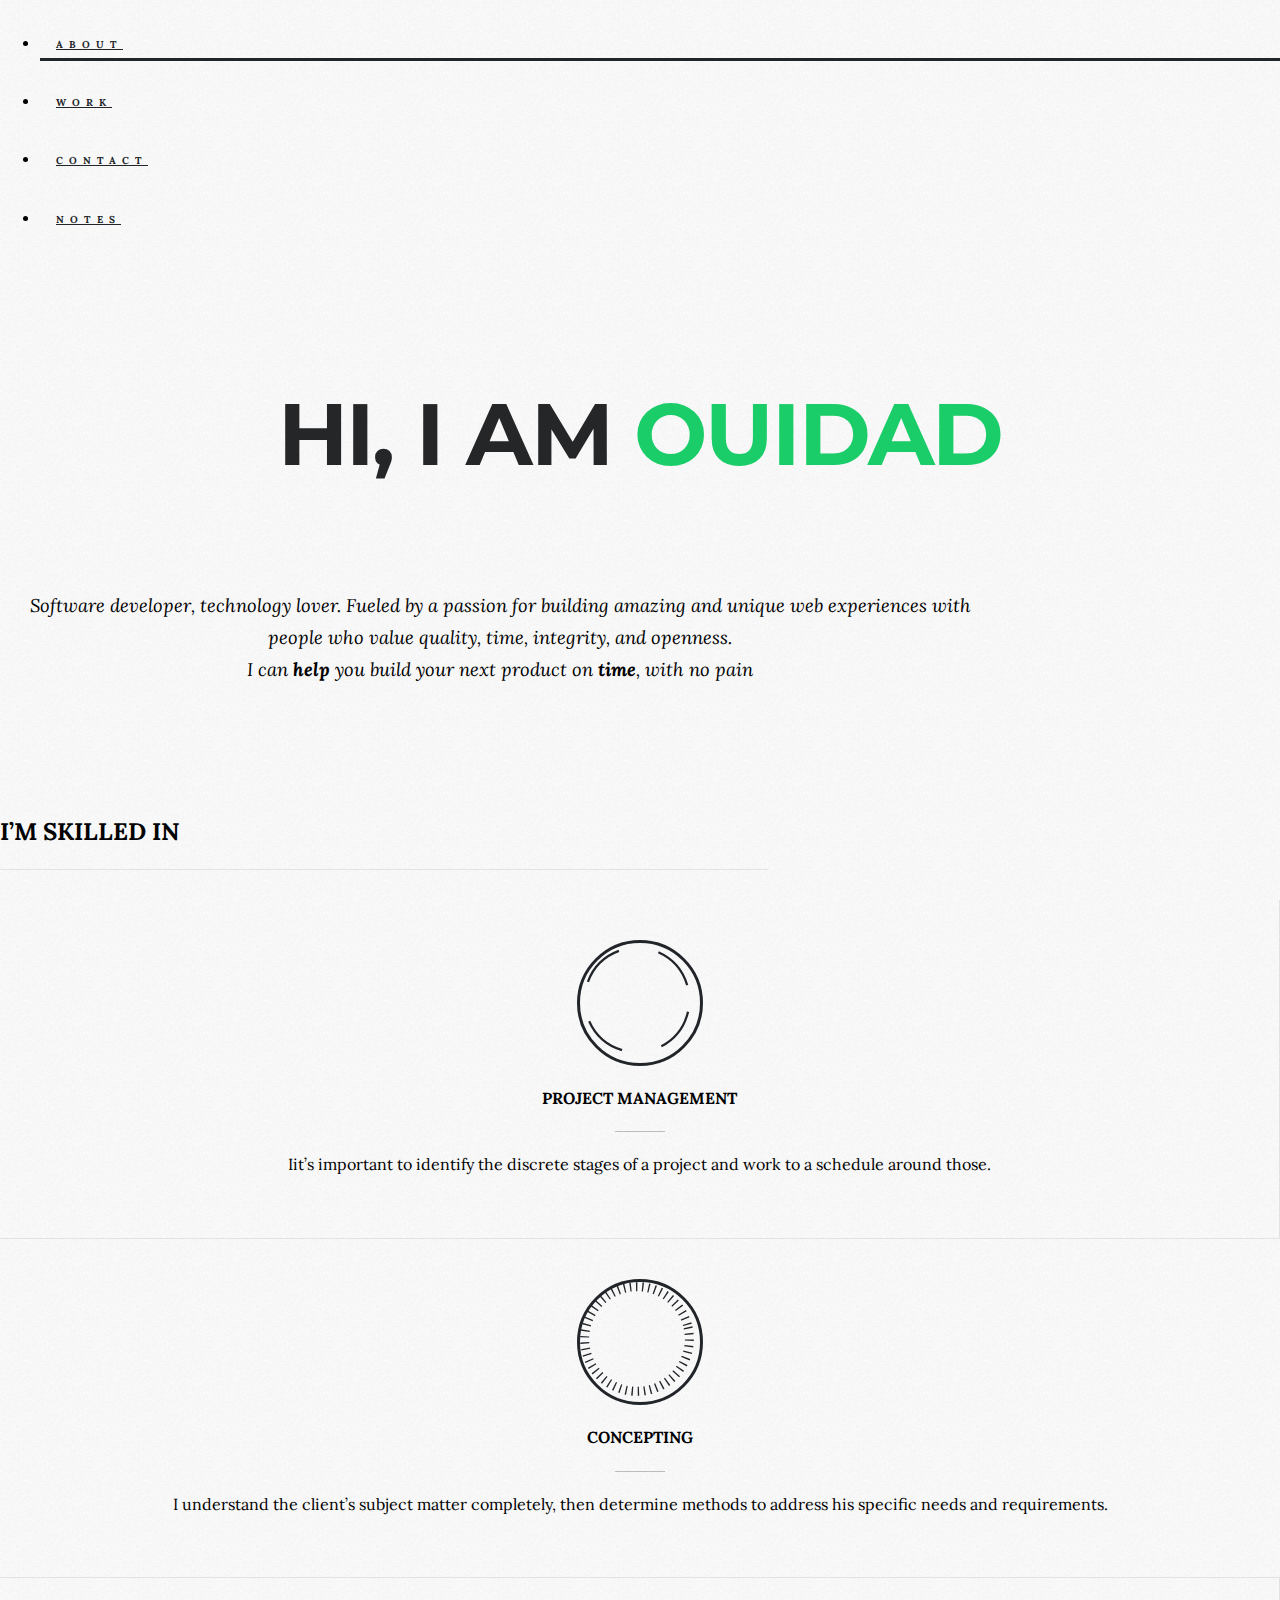
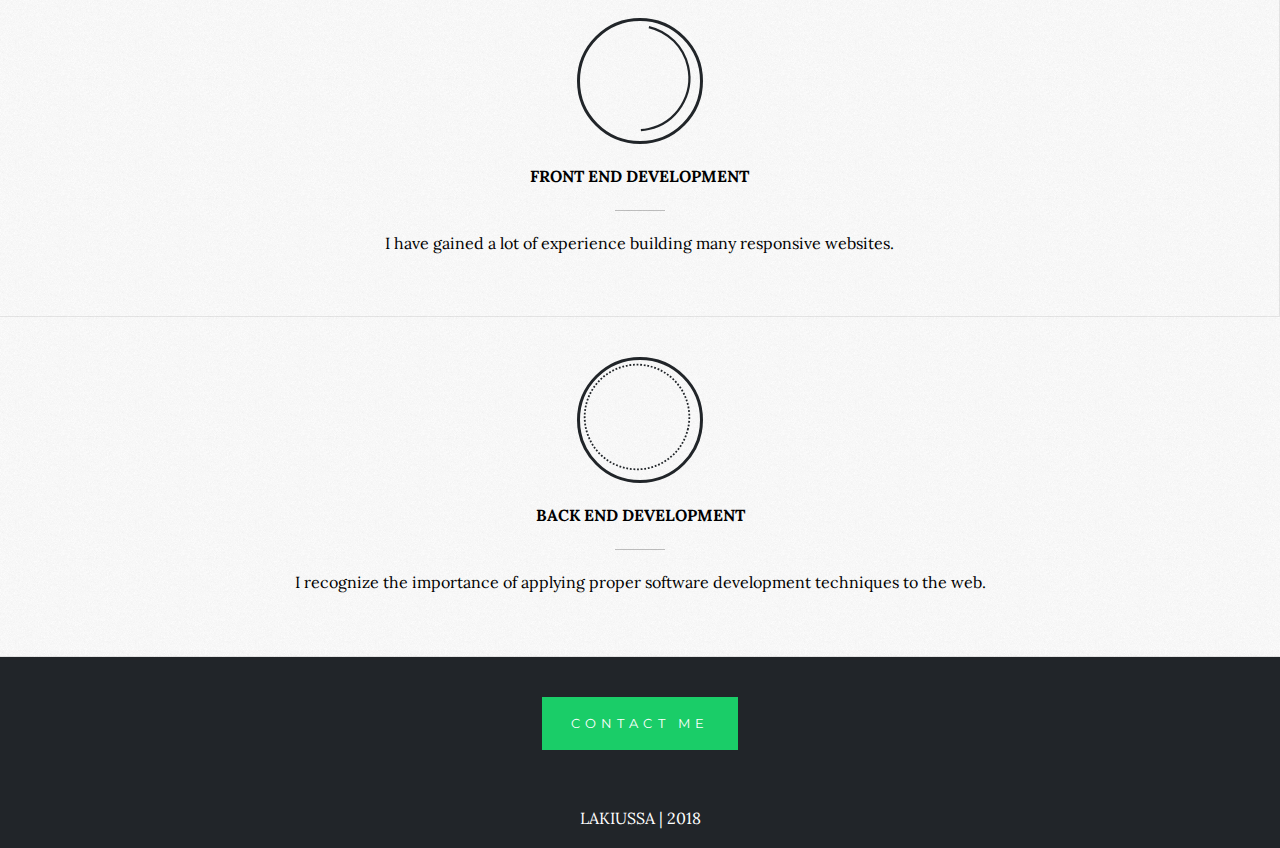
==== index.html @ ddf98ba9 "Initial commit" ====
<!DOCTYPE html>
<html lang="en">
<head>
    <meta charset="UTF-8">
    <title>Lakiussa</title>
    <link rel="stylesheet" href="https://stackpath.bootstrapcdn.com/bootstrap/4.1.0/css/bootstrap.min.css"
          integrity="sha384-9gVQ4dYFwwWSjIDZnLEWnxCjeSWFphJiwGPXr1jddIhOegiu1FwO5qRGvFXOdJZ4" crossorigin="anonymous">
    <link rel="stylesheet" href="Assets/css/styles.css">
    <link rel="stylesheet" href="Assets/css/main.css">
    <link rel="stylesheet" href="https://use.fontawesome.com/releases/v5.0.13/css/all.css"
          integrity="sha384-DNOHZ68U8hZfKXOrtjWvjxusGo9WQnrNx2sqG0tfsghAvtVlRW3tvkXWZh58N9jp" crossorigin="anonymous">

    <script src="//ajax.googleapis.com/ajax/libs/jquery/1.9.1/jquery.min.js"></script>
    <script>window.jQuery || document.write('<script src="Assets/js/vendor/jquery-1.9.1.min.js"><\/script>')</script>
    <script src="Assets/js/main.js"></script>


</head>
<body>


<div id="loader-wrapper">
    <div id="loader"></div>
</div>
<main class="wrapper">

    <div id="content">

        <ul class="nav justify-content-center" style="align-items: center ">
            <li class="nav-item active">
                <a class="nav-link " href="index.html">about</a>

                <!--<span>A</span><span>b</span><span>o</span><span>u</span><span>t</span>-->


                </a>
            </li>


            <li class="nav-item" >
                <a class="nav-link" href="work.html">work</a>
                <!-- <span>W</span><span>o</span><span>r</span><span>k</span></a>-->
            </li>


            <li class="nav-item">
                <a class="nav-link" href="contact.html">contact</a>
                <!--<span>c</span><span>o</span><span>n</span><span>t</span><span>a</span><span>c</span><span>t</span></a>-->
            </li>
            <li class="nav-item">
                <a class="nav-link " href="#"> Notes</a>
                <!--<span>b</span><span>l</span><span>o</span><span>g</span></a>-->
            </li>
        </ul>

        <div class="container-fluid " style=" flex-grow: 1;">
            <div class="row">
                <div class="col">
                    <div class="headerAnimation ">
                        <div class="row panel justify-content-center">
                            <h1 class="">Hi, I am <span class="name">ouidad</span></h1>
                        </div>

                        <div class="row justify-content-center " style=" flex-grow: 1;">
                            <p class="desc">
                               Software developer, technology lover.
                                Fueled by a passion for building amazing and unique web experiences with people
                                who value quality, time, integrity, and openness.
                               <br/> I can <strong> help </strong> you build your next product on
                                <strong>time</strong>, with no pain


                            </p>
                        </div>


                        <div class="row justify-content-center">
                            <div class="d-flex justify-content-center skilled">
                                <h2>I’m skilled in</h2>
                            </div>


                        </div>

                        <div class="row ">
                            <div class="col-md-4  offset-md-2 celulle ">

                                    <!--<img src="Assets/images/responsive@2x.png" style="width: 280px"
                                         alt="responsive design">-->
                                <div class="circle-icon">
                                    <svg version="1.1" xmlns="http://www.w3.org/2000/svg" width="100%" height="100%" viewBox="0 0 16 16" preserveAspectRatio="none">
                                        <style type="text/css">

                                            circle {
                                                stroke:  rgb(33, 37, 41);
                                                fill: transparent;
                                            }
                                            circle.c1 {
                                                stroke-dasharray: 5, 4.5;
                                                stroke-width: 0.25;
                                            }
                                            circle.c2 {
                                                stroke-dasharray: 0.15, 0.53;
                                                stroke-width: 1;
                                            }
                                            circle.c3 {
                                                stroke-dasharray: 10, 20;
                                                stroke-width: 0.25;
                                            }
                                            circle.c4 {
                                                stroke-dasharray: 0.2, 0.2;
                                                stroke-width: 0.2;
                                            }

                                        </style>
                                        <circle class="c1" cx="8" cy="8" r="5.815">
                                            <animateTransform attributeName="transform" attributeType="XML" type="rotate" from="0 8 8 " to="360 8 8"
                                                              dur="20s" repeatCount="indefinite"></animateTransform>

                                        </circle>
                                    </svg>
                                    <span class="fas fa-tasks"></span>
                                </div>
                                    <h3 class="service">Project Management</h3>
                                    <span class="horizontal-line"></span>
                                    <p class="letterSpacingSMALL">Iit’s important to identify the discrete stages of a project and work to a schedule around those.</p>

                            </div>
                            <div class=" col-md-4 celulle justify-content-center">

                                <div class="circle-icon">
                                    <svg version="1.1" xmlns="http://www.w3.org/2000/svg" width="100%" height="100%" viewBox="0 0 16 16"
                                         preserveAspectRatio="none">
                                        <circle class="c2" cx="8" cy="8" r="5.815">
                                            <animateTransform attributeName="transform" attributeType="XML" type="rotate"
                                                              from="0 8 8 " to="-360 8 8" dur="20s" repeatCount="indefinite"></animateTransform>

                                        </circle>
                                    </svg>
                                    <span class="fas  fa-project-diagram"></span>
                                </div>
                                <h3 class="service">Concepting</h3>
                                <span class="horizontal-line"></span>
                                <p >I understand the client’s subject matter completely, then determine methods to address his specific needs and requirements.</p>
                            </div>
                        </div>
                        <div class="row ">
                            <div class="col-md-4  offset-md-2 celulle justify-content-center">

                                <div class="circle-icon">
                                    <svg version="1.1" xmlns="http://www.w3.org/2000/svg" width="100%" height="100%" viewBox="0 0 16 16" preserveAspectRatio="none">
                                        <circle class="c3" cx="8" cy="8" r="5.815">
                                            <animateTransform attributeName="transform" attributeType="XML" type="rotate" from="0 8 8 " to="-360 8 8" dur="20s" repeatCount="indefinite"></animateTransform>

                                        </circle>
                                    </svg>
                                    <span class="fas fa-desktop"></span>
                                </div>
                                <h3 class="service">Front end development</h3>
                                <span class="horizontal-line"></span>
                                <p >I have gained a lot of experience  building many responsive websites. </p>

                            </div>

                            <div class="col-md-4  celulle justify-content-center">

                                <div class="circle-icon">
                                    <svg version="1.1" xmlns="http://www.w3.org/2000/svg" width="100%" height="100%" viewBox="0 0 16 16" preserveAspectRatio="none">
                                        <circle class="c4" cx="8" cy="8" r="5.815">
                                            <animateTransform attributeName="transform" attributeType="XML" type="rotate" from="0 8 8 " to="360 8 8" dur="20s" repeatCount="indefinite"></animateTransform>

                                        </circle>
                                    </svg>
                                    <span class="fas fa-code"></span>
                                </div>
                                <h3 class="service">Back end development</h3>
                                <span class="horizontal-line"></span>
                                <p >I  recognize the importance of applying proper software development techniques to the web.</p>

                            </div>
                        </div>

                    </div>
                </div>
            </div>
        </div>

        <div class="footer">

            <a href="contact.html" class="ctaButton ">Contact me</a>


            <p>Lakiussa | 2018</p>

        </div>
    </div>

</main>
</body>
</html>
---- Assets/css/styles.css ----
@charset "UTF-8";
@import url(http://fonts.googleapis.com/css?family=Montserrat:400,700);
@import url(http://fonts.googleapis.com/css?family=Lora:,400italic,700italic);

html {

    font-family: sans-serif;
   height: 100%;



}
body {
   background: url("../images/back-texture.png") #ffffff;

    height: 100%;
    font-size: 100%;
    padding: 0;
    margin: 0;
    font-family:lora, Montserrat, sans-serif;;
    line-height: 1.6em;
    overflow-x: hidden
    color:  rgb(33, 37, 41);
}


main {
    display: flex;
    flex-direction: column;

    flex-wrap: nowrap;
    justify-content: flex-start;
    align-items: stretch;
    align-content: stretch;

    height: 100%;

    /*background-color:#f5f5f5 ;*/
}
#content{
    display: flex;
    flex-direction: column;

    flex-wrap: nowrap;
    justify-content: flex-start;
    align-items: stretch;
    align-content: stretch;

    height: 100%;

}

#content ul{
    margin-top: 30px;
    margin-bottom: 28px;

}
.nav-link {

    color:  rgb(33, 37, 41);
    text-transform: uppercase;
    font-family: lora;
    font-weight:700;
    letter-spacing: 6px;
    font-size: 10px;
    margin: 0rem 1rem;
    padding: 0rem;

}
.nav-link:hover{
    color: rgb(33, 37, 41);
}

.nav-link:after {
    content: '';
    display: block;
    margin:auto;

    height: 3px;
    width: 0px;
    background: transparent;
    transition: width .5s ease, background-color .5s ease;
}
.nav-link:hover:after {
    width: 100%;
    background: rgb(33, 37, 41);
}

.nav-link:hover span {
    white-space: nowrap;
    display: inline-block;
  /*  animation: jumb .5s;
    animation-fill-modec: backwards;
    animation-delay: 0s;*/
    letter-spacing: 6px;

}
.active a:after {
    content: '';
    display: block;


    height: 3px;
    width: 100%;
    background: rgb(33, 37, 41);
    transition: width .5s ease, background-color .5s ease;

}

.nav-link:hover span:nth-child(1) {
    animation-delay: 0s;

}

.nav-link:hover span:nth-child(2) {
    animation-delay: .1s;

}

.nav-link:hover span:nth-child(3) {
    animation-delay: .2s;

}

.nav-link:hover span:nth-child(4) {
    animation-delay: .3s;

}

.nav-link:hover span:nth-child(5) {
    animation-delay: .4s;

}



.panel {
    margin-top: 60px;
    margin-bottom: 30px;
    text-transform: uppercase;

}

.panel h1 {

    font-family:Montserrat, sans-serif;
    display: block;
    color:rgb(37, 38, 39);
    font-size: 87px;
    letter-spacing: -.025em;
    margin-top: .4em;
    font-style: normal;
    font-weight: 700;
    line-height: 96.6px;
    text-transform: uppercase;
    word-wrap: break-word !important;
    text-align: center;
}



/*ea0026*/

.panel h1 span{
   color:rgb(26, 205, 104); !important;
}

.desc {

    text-align: center;
    max-width: 1000px;
    font-style: italic;
    font-size: 1.15em;
    line-height: 1.75em;
    font-family: Lora, serif;
}


.workPlace {
color:rgb(26, 205, 104); !important;
    text-decoration: none;

}

.loaded main #content {
    -webkit-animation-name: fadeInUpBig;
    animation-name: fadeInUpBig;
    -webkit-animation-duration: 0.8s;
    animation-duration: 0.8s;
    -webkit-animation-fill-mode: both;
    animation-fill-mode: both;
    -webkit-animation-delay: 0.1s;
    -moz-animation-delay: 0.1s;
    animation-delay: 0.1s;
}

.headerAnimation {
    min-height: 100%;
    display: flex;
    flex-direction: column;
    align-items: stretch;

}

.illustration {
    display: flex;
    flex-direction: column;
    align-items: center;

    width: 100%;
    overflow: hidden;

}


.ctaButton {
    display: inline-block;
    background: 0 0;
    padding: 10px 25px;
    position: relative;
    overflow: hidden;
    backface-visibility: hidden;
    transform-style: preserve-3d;
    color:#ffffff;
    text-decoration: none;
    font-family: Montserrat,sans-serif;
    font-style: normal;
    font-weight: 400;
    font-size: .8em !important;
    text-align: center;
    text-transform: uppercase;
    letter-spacing: .4em;
    border: 4px solid rgb(26, 205, 104);
    margin-bottom: 40px;
}





.ctaButton:before , .ctaButton:after {
    content: '';
    position: absolute;
    left: 0;
    top: 0;
    right: 0;
    bottom: 0;
    height: 100%;
    background: #ffffff; /* onhover background color */


    z-index: -1;
    transform: translate3D(0,-100%,0); /* move elements above button so they don't appear initially */
    transition: all .5s;
}

.ctaButton:after {
    background:rgb(26, 205, 104);; /* button default background color */

    z-index: -2;
    transform: translate(0,0);

}

.ctaButton:hover{
    color:rgb(26, 205, 104);;
    text-decoration: none;

}

.ctaButton:hover:after{
    transform: translate(100%,0);
    transition: all .7s;
}



@keyframes jumb {
    0% {
        transform: translateY(0px)
    }
    50% {
        transform: translateY(-10px);

    }

    100% {
        transform: translateY(0px)
    }
}

@keyframes fadeInUpBig {
    0% {
        opacity: 0;
        -webkit-transform: translate3d(0, 2000px, 0);
        transform: translate3d(0, 2000px, 0);
    }
    100% {
        opacity: 1;
        -webkit-transform: none;
        transform: none;
    }
}


.skilled{
    height: 70px;
    padding-top: 15px;
    width: 60%;
    margin-top: 80px;
    margin-bottom: 30px;
    /*border-top: 1px solid rgba(49,49,49,0.1);*/
    border-bottom: 1px solid rgba(49,49,49,0.1);
}

.skilled h2{
    text-transform: uppercase;
    font-family: Lora,
    font-weight: 700;
}



.celulle{
    text-align: center;
    /*border: 1px solid rgba(49,49,49,0.1);*/
    padding: 40px;
    border-bottom: 1px solid rgba(49,49,49,0.1);

}
.celulle:first-child {
    border-right: 1px solid rgba(49,49,49,0.1)
}

.celulle p {
    font-family: Lora;
    margin-bottom: 20px;
}
.service{
    font-family: Lora;

    font-size: 16px;
    text-transform: uppercase;
    margin-top:20px;
    margin-bottom:20px;
    font-weight: 700;
}

.footer{
    height: 350px;
    width: 100%;
    background-color: rgb(33, 37, 41);
    display: flex;
    flex-direction: column;
    align-items: center;
    justify-content:flex-end;
    padding-top: 40px;
}

.footer p {
    color:rgb(255, 255, 255);
    font-family: Lora;
    text-transform: uppercase;


}

.circle-icon {
    border-radius: 50%;
    -moz-border-radius: 50%;
    -webkit-border-radius: 50%;
    -o-border-radius: 50%;
    position: relative;
    display: block;
    border: 3px solid rgb(33, 37, 41);
    width: 120px;
    margin: 0 auto;
    height: 120px;
}

.circle-icon span {
    display: block;
    border-radius: 50%;
    -moz-border-radius: 50%;
    -webkit-border-radius: 50%;
    -o-border-radius: 50%;
    position: absolute;
    top: 0;
    left: 0;
    width: 100%;
    height: 100%;
    text-align: center;
    font-size: 2.5em;
    line-height: 110px;
    color:  rgb(33, 37, 41);
}

.circle-icon svg {
    display: block;
    width: 144px;
    height: 144px;
    position: absolute;
    top: -15px;
    left: -15px;
}

.horizontal-line {
    text-align: center;
    margin: 20px auto;
    display: block;
    width: 50px;
    height: 1px;
    opacity: .3;
    background: #313131;
}


           /*=============================== contact page ================================*/

.page-border{
    background-color: #f5f5f5;
    margin: 20px;
}

.page-border ul {

    margin-top: 30px;
    margin-bottom: 28px;


}

.contactContainer{
    flex: 1;
    display: flex;
    flex-direction: column;
   /* background-color: rgb(31,31,31);
    color:rgb(250,250,250);*/
    align-items: center;
}
.contactContainer h3{
    font-family: Lora;
    font-weight:800;
    font-size: 3rem;
    line-height: 36.1667px;
}

.emailCenter {
    position: relative;
    width: 100%;
    bottom: 0px;
    text-align: center;
    margin-top: 30px;
    margin-bottom: 50px;
}





.social{

    align-items: center;
    border: none !important;
}
.social li {
    margin-top: 80px;
    width: 55px;
    height: 55px;
    line-height: 35px;
    margin: 0 10px;
    text-align: center;
    cursor: pointer;
    border-radius: 50%;
    border: 2px solid rgba(49,49,49,0.1);
    float: left;
    transition: all 0.5s ease;
}

.social li .fab {
    color: rgb(37, 38, 39);
    margin-top: 10px;
    transition: all 0.5s ease;
}

.social li:hover  {
    border: 4px solid rgb(37, 38, 39);

    transition: all 0.3s ease;
}

.contactContainer .ctaButton{
    margin-bottom: 10px !important;
    margin-top: 20px;
}


       /*===================================work page ====================================*/

.workList{
    padding: 6em 2em;
    font-family: 400;
    margin-left: auto;
    margin-right: auto;
    display: flex;
    flex-grow: 1;
   align-items: center;
}

.projectFigure {
    height:100%;
    width: auto;


}
.scale{
    transition:  1s;
}

.projectTitle{
   display: flex;
    justify-content: center;
    flex-wrap:wrap;
    flex-direction: column;
    margin-bottom: 20px;
    vertical-align:center;

}
.lakiussa{}
.wmeb{}
.chatSystem{}

.right{
    align-items: left;
    padding-left: 25px;
}

.left{


}

.portfilio-item{
    margin-top: 60px;
    margin-bottom: 60px;
    padding:60px auto;
  
}
.portfilio-item a {
    color: rgb(33, 37, 41);
}
.portfilio-item a:hover ,.portfilio-item a:focus {
    text-decoration: none;
    color: rgb(33, 37, 41);
}

.title{
    position: relative;
margin-bottom: 10px;
    text-transform:  capitalize;
}

.title:after{
    content: '';
    position: absolute;
    width: 0; height: 3px;
    display: block;
    margin-top: 3px;
    right: 0;
    background: #454B57;
    transition: width .2s ease;
    -webkit-transition: width .2s ease;
}

#lakiussaAnim:hover .title{
    color: #F3703A;
}
#lakiussaAnim:hover .scale{
    transform: scale(1.1);
}
#lakiussaAnim:hover .title:after{
    width: 140px;
    left: 0;
    background: #F3703A;
}

#wmebAnim:hover .title{
    color:#1fa67a ;
}
#wmebAnim:hover .scale{
    transform: scale(1.1);
}
#wmebAnim:hover .title:after{
    width: 150px;
    left: 0;
    background: #1fa67a;
}


#chatAnim:hover .title{
    color:#CA2A38;
}

#chatAnim:hover .scale{
    transform: scale(1.1);
}


#chatAnim:hover .title:after{
    width: 140px;
    left: 0;
    background: #CA2A38;
}
.separator {
    margin: 0 auto;
    background: url(../images/separator.png);
    height: 9px;
    width: 576px;
}
             /*=================================project details =======================================*/

.project-header {
    position: relative;
}

.project-header__client, .project-header__year {
    font-size: 2rem;
    line-height: 3rem;
    color: #c9c9c9;
    margin: .5rem 0 0 0;
}



.featureTitle {
    font-size: 1rem;
    line-height: 1rem;
   font-weight: 700;
    margin: 0;
    color: #4B4E51;
    text-transform: uppercase;
}
.featureHeader {
    margin: 2rem 0 1.5rem 0;


}
.featureList{
    margin: 8px 0 0 0 !important;
    padding: 0 !important;
    list-style: none;
}
.featureItem {
    margin:0;
    padding: 0 !important;
    list-style: none;

}

.featureLink {
    font-size: 1rem;
    line-height: .2rem;
    color: #474A4D;
    text-decoration: none;
}

a:hover, .link:hover {
    color: #33b85e;
    text-decoration: underline;
}
.projectDesc{
    margin-top: 20px;
    line-height: 1.75em;
    font-size: 1.20rem;

}

.projectContainer{
    padding-bottom: 40px;
}

.prevNext{
    color: #FFF;
    display: block;
    padding: 30px;
    text-align: center;
    margin: auto;
}
.rBorder{
    border-right: 1px solid rgba(255,255,255,0.2);
}
.prevNext:hover{
    color: #FFF;
    text-decoration: none;
}
.prevNext span:first-child {
    font-size:1rem;

    opacity: .5;
    text-transform: uppercase;
}

.prevNext .title {

    font-size: 2rem;
    margin: 0;
    font-weight: 500;
    line-height: 24px;
    line-height: 2.4rem;
}
---- Assets/css/main.css ----
body {
    font-size: 100%;

    line-height: 1.6em;
}



     /*============================loader Code ========================*/



body::before {
    transition: .8s;
    -webkit-transition: .8s;
    -moz-transition: .8s;
    -o-transition: .8s;
    content: "";
    display: block;
    position: fixed;
    top: -5px;
    width: 200%;
    height: 110%;
    background-color: #2fc989;
    z-index: 5000;
    opacity: 1;
    left: -20%;
    overflow: hidden;
    transform: skew(-15deg, 0);
    -moz-transform: skew(-15deg, 0);
    -webkit-transform: skew(-15deg, 0);
    -o-transform: skew(-15deg, 0);
    -ms-transform: skew(-15deg, 0)
}

.loaded::before {
    transition: .9s;
    -webkit-transition: .9s;
    -moz-transition: .9s;
    -o-transition: .9s;
    -webkit-transition-delay: .2s;
    -moz-transition-delay: .2s;
    -o-transition-delay: .2s;
    -ms-transition-delay: .2s;
    transition-delay: .2s;
    opacity: 1;
    left: -220%
}



.loaded main .wrapper {
    opacity: 1;
    min-height: 100%;
    height: auto;
    flex-grow: 1;
}

#loader {
    transition: .5s;
    -webkit-transition: .5s;
    -moz-transition: .5s;
    -o-transition: .5s;
    position: fixed;
    left: 50%;
    top: 50%;
    transform: translate(-50%, -50%);
    -moz-transform: translate(-50%, -50%);
    -webkit-transform: translate(-50%, -50%);
    -o-transform: translate(-50%, -50%);
    -ms-transform: translate(-50%, -50%);
    width: 250px;
    height: 250px;
    border-radius: 50%;
    border: 4px solid transparent;


    opacity: 1;
    z-index: 5001
}


#loader:before {
    transition: all 350ms cubic-bezier(.215, .61, .215, 1);
    -webkit-transition: all 350ms cubic-bezier(.215, .61, .215, 1);
    -moz-transition: all 350ms cubic-bezier(.215, .61, .215, 1);
    -o-transition: all 350ms cubic-bezier(.215, .61, .215, 1);
    content: "";
    position: fixed;
    top: 40px;
    left: 40px;
    right: 40px;
    bottom: 40px;
    border-radius: 50%;
    border: 4px solid transparent;
    border-top-color: #fff;
    -webkit-animation: spin 1s linear infinite;
    animation: spin 1s linear infinite
}

#loader:after {
    transition: all 350ms cubic-bezier(.215, .61, .215, 1);
    -webkit-transition: all 350ms cubic-bezier(.215, .61, .215, 1);
    -moz-transition: all 350ms cubic-bezier(.215, .61, .215, 1);
    -o-transition: all 350ms cubic-bezier(.215, .61, .215, 1);
    content: "";
    position: fixed;
    top: 60px;
    left: 60px;
    right: 60px;
    bottom: 60px;
    border-radius: 50%;
    border: 4px solid transparent;
    border-top-color: #fff;
    -webkit-animation: spin .75s linear infinite;
    animation: spin .75s linear infinite
}
.loaded #loader {
    opacity: 0;
    top: -250px
}

.no-js #loader-wrapper {
    display: none;
}
#loader {
    width: 215px;
    height: 215px
}

    @-webkit-keyframes spin {
        0%   { 
            -webkit-transform: rotate(0deg);
            -ms-transform: rotate(0deg);
            transform: rotate(0deg);
        }
        100% {
            -webkit-transform: rotate(360deg);
            -ms-transform: rotate(360deg);
            transform: rotate(360deg);
        }
    }
    @keyframes spin {
        0%   { 
            -webkit-transform: rotate(0deg);
            -ms-transform: rotate(0deg);
            transform: rotate(0deg);
        }
        100% {
            -webkit-transform: rotate(360deg);
            -ms-transform: rotate(360deg);
            transform: rotate(360deg);
        }
    }


            /*=================================landing page=================================== */
     .page-wrap {
         top: 50%;
         left: 50%;
         position: absolute;
         transform: translate(-50%,-50%);
         -webkit-transform: translate(-50%,-50%);
         max-width: 1100px;
         width: 100%;
         padding: 90px;
         margin: 0;
     }

     .page-wrap h1 {

         font-family:Montserrat, sans-serif;
         display: block;
         color:rgb(37, 38, 39);
         font-size: 95.6px;
         letter-spacing: -.025em;
         margin-top: .5em;
         font-style: normal;
         font-weight: 700;
         line-height: 96.6px;
         text-transform: uppercase;
         word-wrap: break-word !important;
         text-align: center;
         padding: 22.5px 30px 0
     }

      .page-wrap h1 span{
          color: #2fc989 !important;
       }



      /*========================================responsive media query ===============================*/





@media only screen and (max-width:768px) {
    .desc {
        width: 95%;
    }
}

@media only screen and (max-width:480px) {

    .page-wrap {
        padding: 15px
    }
    .nav-link {


        font-weight: 700;
        letter-spacing: 2px;
        font-size: 10px;
        margin: 0rem .9rem;
        padding: 0rem;

    }

    .nav-link:hover span {

        letter-spacing: 2px;

    }
    #content ul{
        width: 97%;
        margin-left: 2px;
        margin-bottom: 0px;
        border-bottom:  1px solid #E1E1E1;
    }


    .panel h1 {

        font-family:Montserrat, sans-serif;
        display: block;
        color:rgb(37, 38, 39);
        font-size: 34.6px;
        letter-spacing: -0.95px;
        margin-top: .1em;
        font-style: normal;
        font-weight: 700;
        line-height:34px;
        text-transform: uppercase;
        word-wrap: break-word !important;
        text-align: center;
    }
    .desc {
        width: 95%;

    }
    .skilled{
        margin-top: 20px;
        width: 100%;
        border-top: 1px solid rgba(49,49,49,0.1);
    }
    .skilled h2 {font-size: 20px;}

    .contactContainer{
        padding: 25px 0px;
    }
    .emailCenter{
        margin-bottom: 0px;
    }

    .contactContainer .ctaButton{
        margin-bottom: 20px;
    }

    .workList {
        padding: 3em 2.5em;


    }
    .workList h1{
      font-size: 1.5em;
    }

    .projectTitle{
        font-size: 10px;
        margin-top: 10px;
        margin-bottom: 35px;
        align-items: center !important;
    }
    .lakiussa{
        background-color:#454B57;
    }

    .wmeb{
       background-color:  #1fa67a;
    }
    .chatSystem{
      background-color: #CA2A38;
    }


}
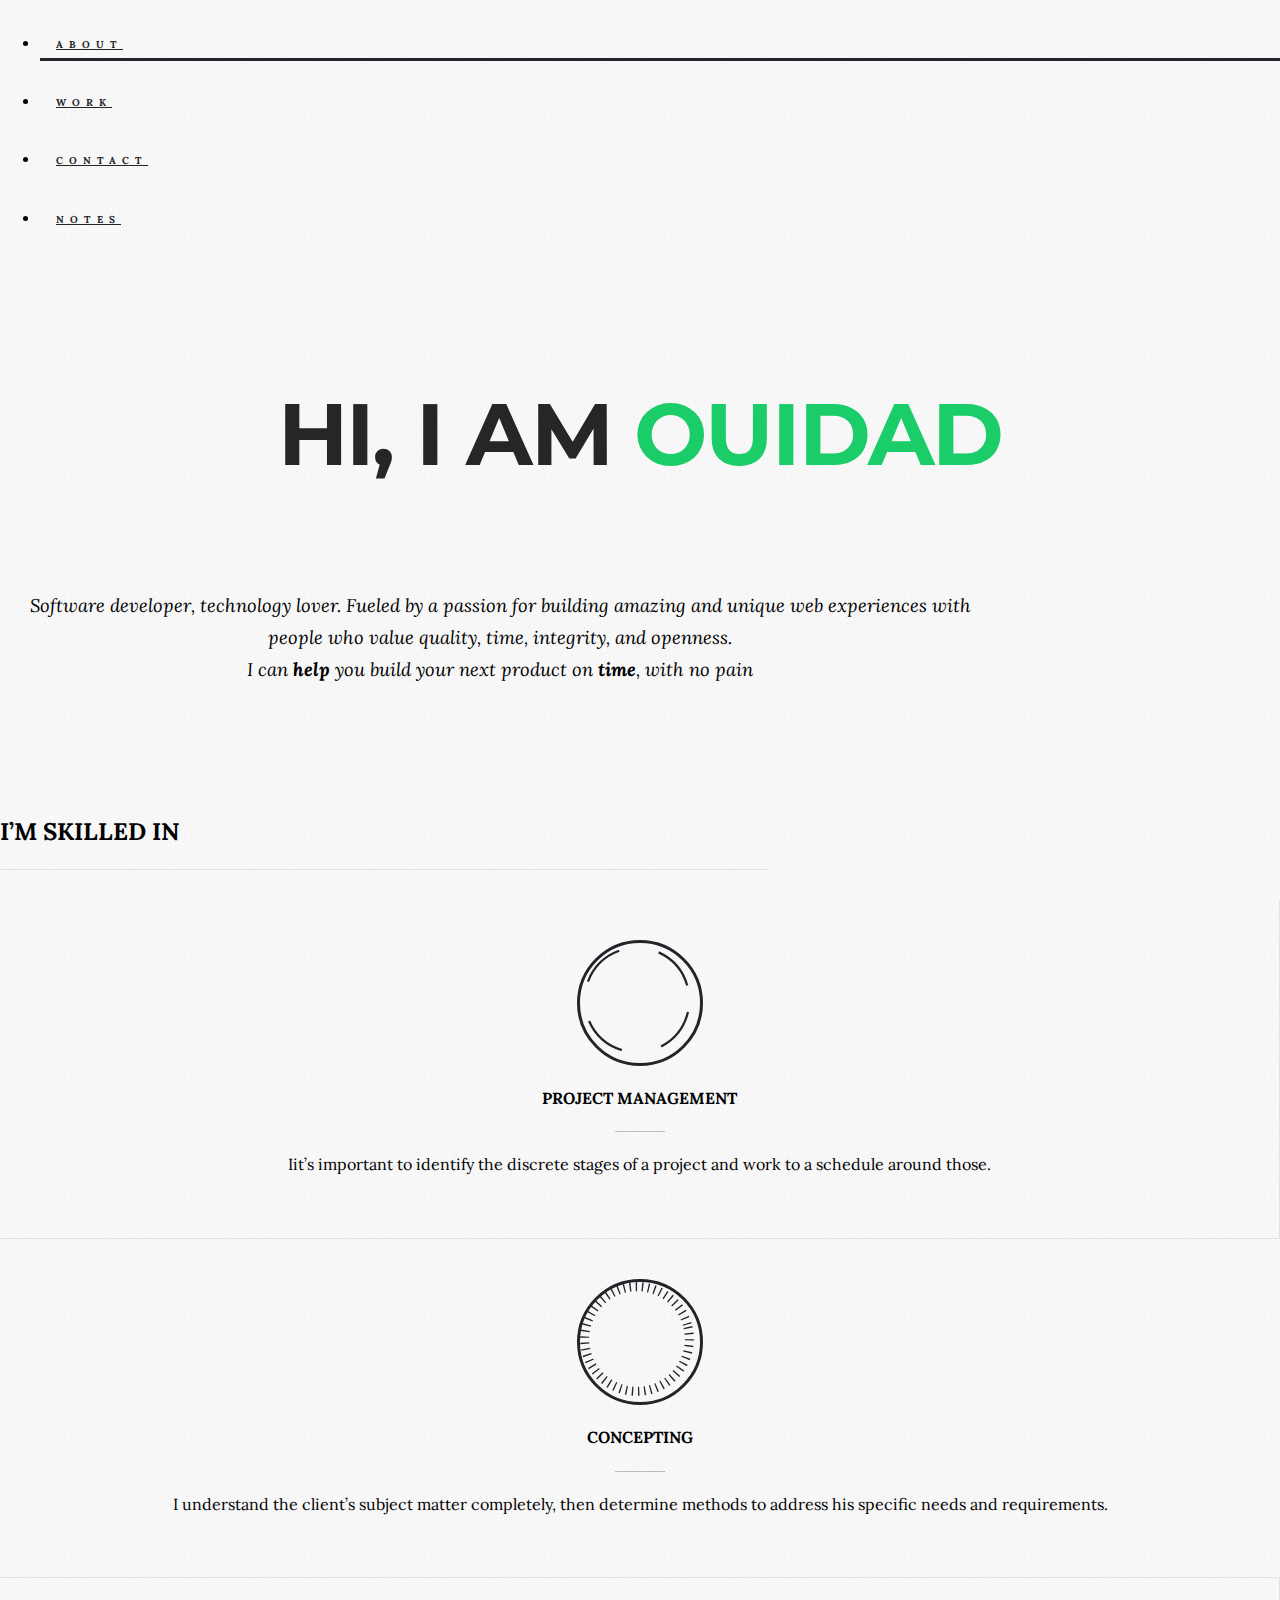
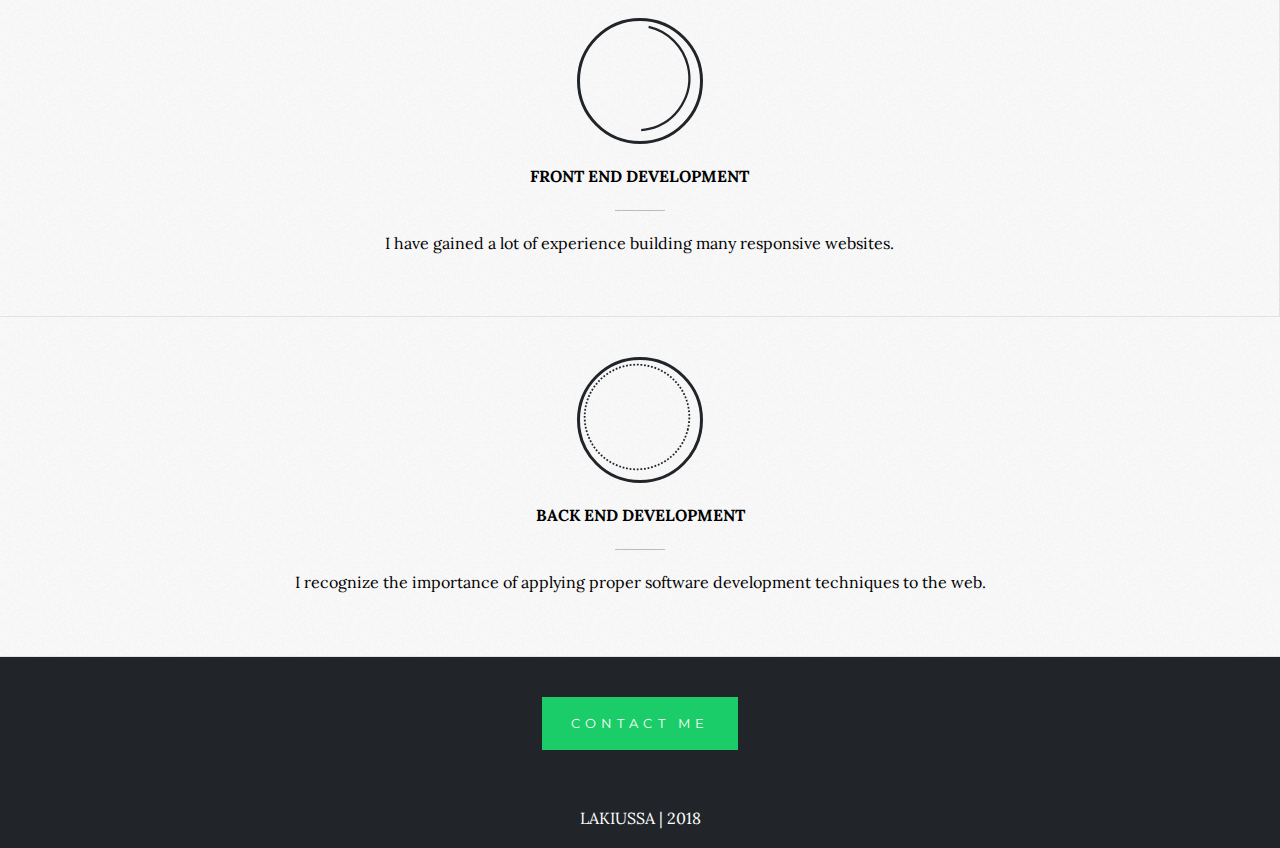
==== commit 904370fb: "faster loading" ====
--- a/index.html
+++ b/index.html
@@ -9,8 +9,8 @@
     <link rel="stylesheet" href="Assets/css/main.css">
     <link rel="stylesheet" href="https://use.fontawesome.com/releases/v5.0.13/css/all.css"
           integrity="sha384-DNOHZ68U8hZfKXOrtjWvjxusGo9WQnrNx2sqG0tfsghAvtVlRW3tvkXWZh58N9jp" crossorigin="anonymous">
-
-    <script src="//ajax.googleapis.com/ajax/libs/jquery/1.9.1/jquery.min.js"></script>
+    <meta name="viewport" content="width=device-width, initial-scale=1, shrink-to-fit=no">
+    <script src="https://ajax.googleapis.com/ajax/libs/jquery/1.9.1/jquery.min.js"></script>
     <script>window.jQuery || document.write('<script src="Assets/js/vendor/jquery-1.9.1.min.js"><\/script>')</script>
     <script src="Assets/js/main.js"></script>
 
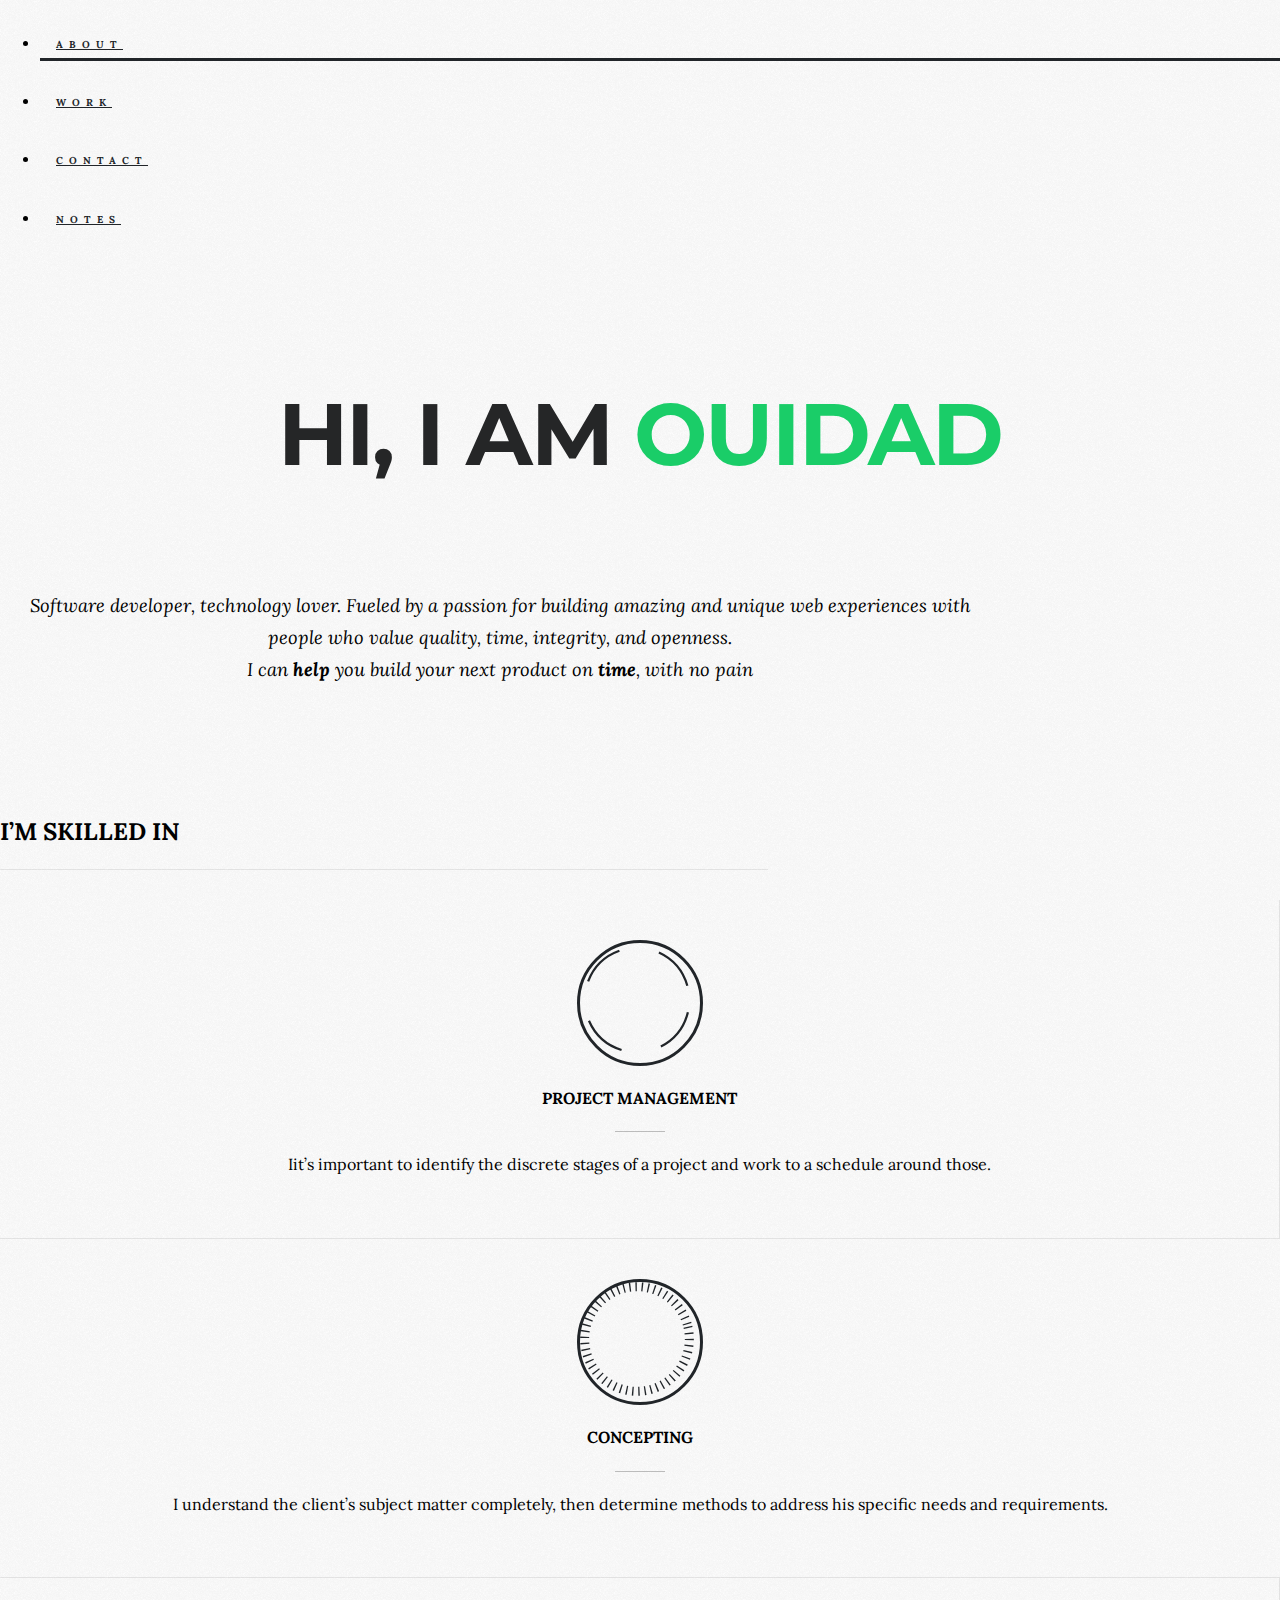
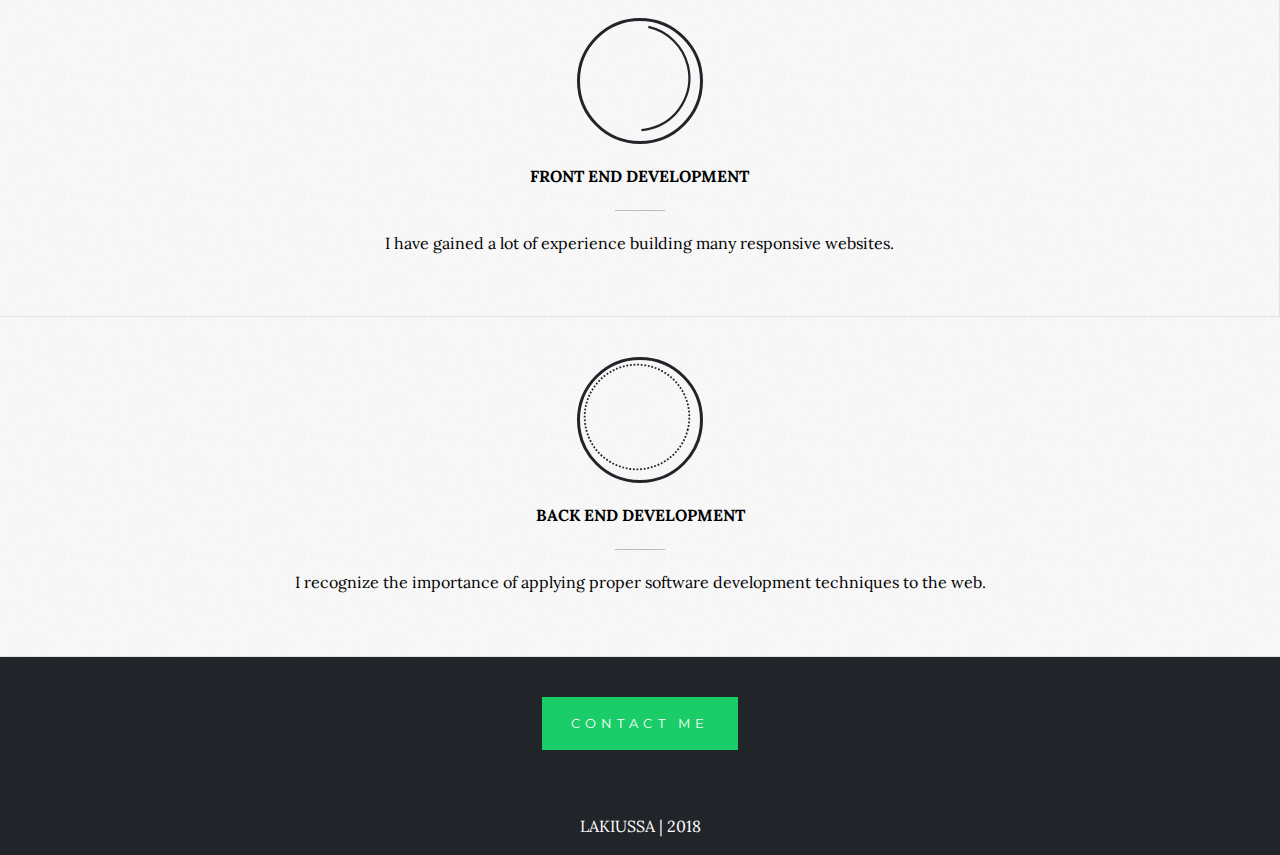
==== commit 6848a8f3: "update footer" ====
--- a/index.html
+++ b/index.html
@@ -184,17 +184,19 @@
                 </div>
             </div>
         </div>
+        <div class="container-fluid " >
+            <div class="row">
 
         <div class="footer">
 
-            <a href="contact.html" class="ctaButton ">Contact me</a>
+            <a href="contact.html" class="hrefButton" ><span class="ctaButton" >Contact me</span></a>
 
 
             <p>Lakiussa | 2018</p>
 
         </div>
     </div>
-
+</div></div>
 </main>
 </body>
 </html>--- a/Assets/css/styles.css
+++ b/Assets/css/styles.css
@@ -213,9 +213,16 @@
 
 }
 
-
+.hrefButton {
+
+    margin-bottom: 40px;
+    display: inline-block;
+    position: relative;
+    margin-top: 40px;
+}
 .ctaButton {
-    display: inline-block;
+
+    display: inline-block !important;
     background: 0 0;
     padding: 10px 25px;
     position: relative;
@@ -232,7 +239,7 @@
     text-transform: uppercase;
     letter-spacing: .4em;
     border: 4px solid rgb(26, 205, 104);
-    margin-bottom: 40px;
+
 }
 
 
@@ -247,16 +254,16 @@
     right: 0;
     bottom: 0;
     height: 100%;
-    background: #ffffff; /* onhover background color */
+    background: #ffffff;
 
 
     z-index: -1;
-    transform: translate3D(0,-100%,0); /* move elements above button so they don't appear initially */
+    transform: translate3D(0,-100%,0);
     transition: all .5s;
 }
 
 .ctaButton:after {
-    background:rgb(26, 205, 104);; /* button default background color */
+    background:rgb(26, 205, 104);
 
     z-index: -2;
     transform: translate(0,0);
@@ -273,6 +280,7 @@
     transform: translate(100%,0);
     transition: all .7s;
 }
+
 
 
 
@@ -348,14 +356,15 @@
 }
 
 .footer{
-    height: 350px;
+
     width: 100%;
     background-color: rgb(33, 37, 41);
     display: flex;
     flex-direction: column;
     align-items: center;
     justify-content:flex-end;
-    padding-top: 40px;
+
+
 }
 
 .footer p {
--- a/Assets/css/main.css
+++ b/Assets/css/main.css
@@ -272,12 +272,14 @@
     }
 
     .workList {
-        padding: 3em 2.5em;
+        padding: 2em 2.5em;
+        margin-top: 35px;
 
 
     }
     .workList h1{
       font-size: 1.5em;
+
     }
 
     .projectTitle{
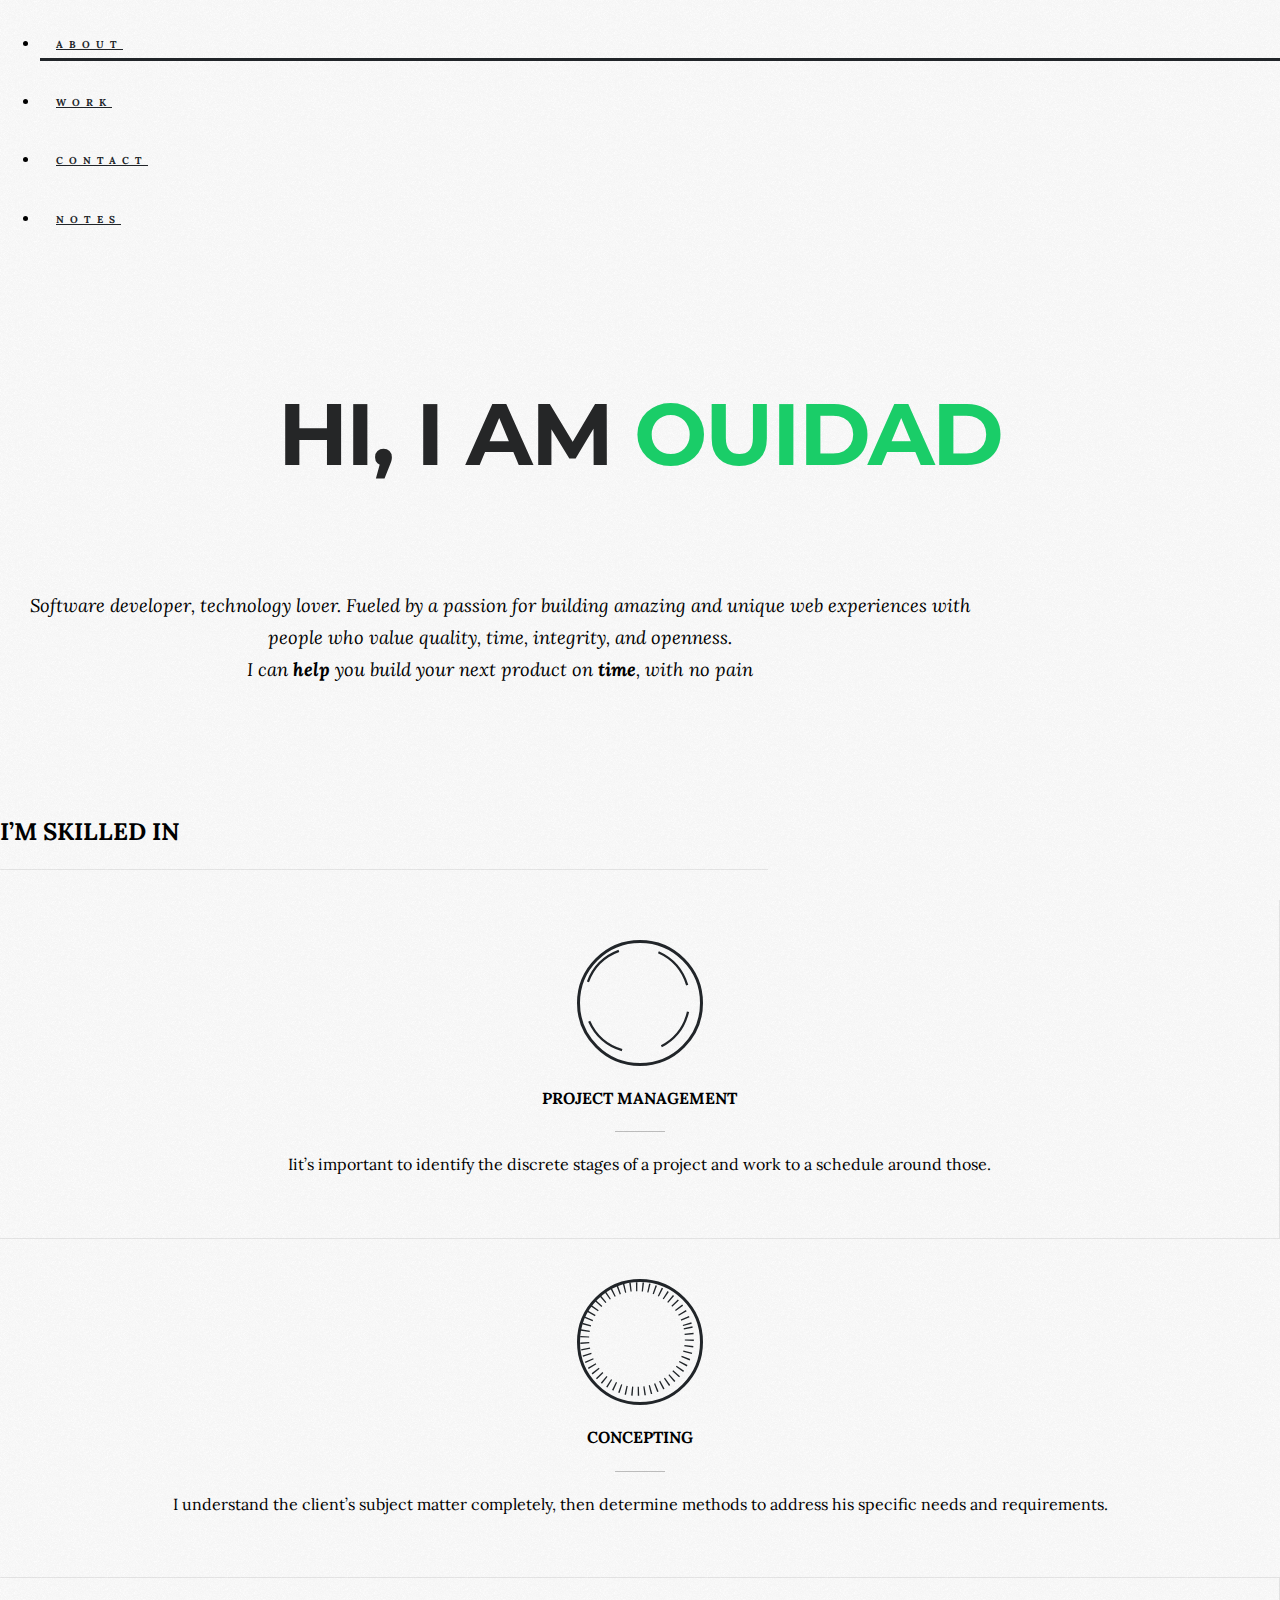
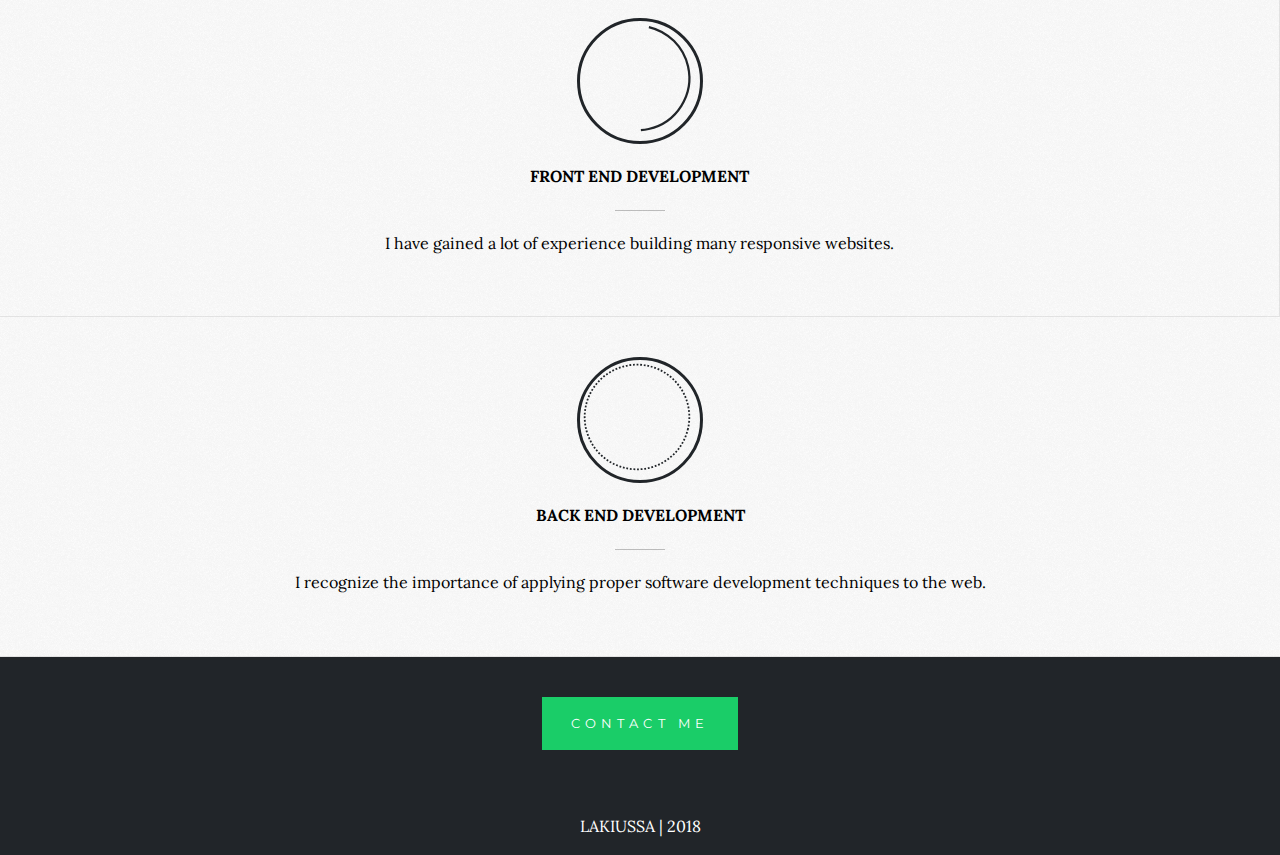
==== commit 78920695: "responsive" ====
--- a/index.html
+++ b/index.html
@@ -25,12 +25,11 @@
 <main class="wrapper">
 
     <div id="content">
-
+<nav>
         <ul class="nav justify-content-center" style="align-items: center ">
             <li class="nav-item active">
                 <a class="nav-link " href="index.html">about</a>
 
-                <!--<span>A</span><span>b</span><span>o</span><span>u</span><span>t</span>-->
 
 
                 </a>
@@ -39,20 +38,20 @@
 
             <li class="nav-item" >
                 <a class="nav-link" href="work.html">work</a>
-                <!-- <span>W</span><span>o</span><span>r</span><span>k</span></a>-->
+
             </li>
 
 
             <li class="nav-item">
                 <a class="nav-link" href="contact.html">contact</a>
-                <!--<span>c</span><span>o</span><span>n</span><span>t</span><span>a</span><span>c</span><span>t</span></a>-->
+
             </li>
             <li class="nav-item">
                 <a class="nav-link " href="#"> Notes</a>
-                <!--<span>b</span><span>l</span><span>o</span><span>g</span></a>-->
+
             </li>
         </ul>
-
+</nav>
         <div class="container-fluid " style=" flex-grow: 1;">
             <div class="row">
                 <div class="col">
--- a/Assets/css/main.css
+++ b/Assets/css/main.css
@@ -230,10 +230,12 @@
         width: 97%;
         margin-left: 2px;
         margin-bottom: 0px;
-        border-bottom:  1px solid #E1E1E1;
-    }
-
-
+
+    }
+  nav{
+      border-bottom:  1px solid #E1E1E1;
+
+    }
     .panel h1 {
 
         font-family:Montserrat, sans-serif;
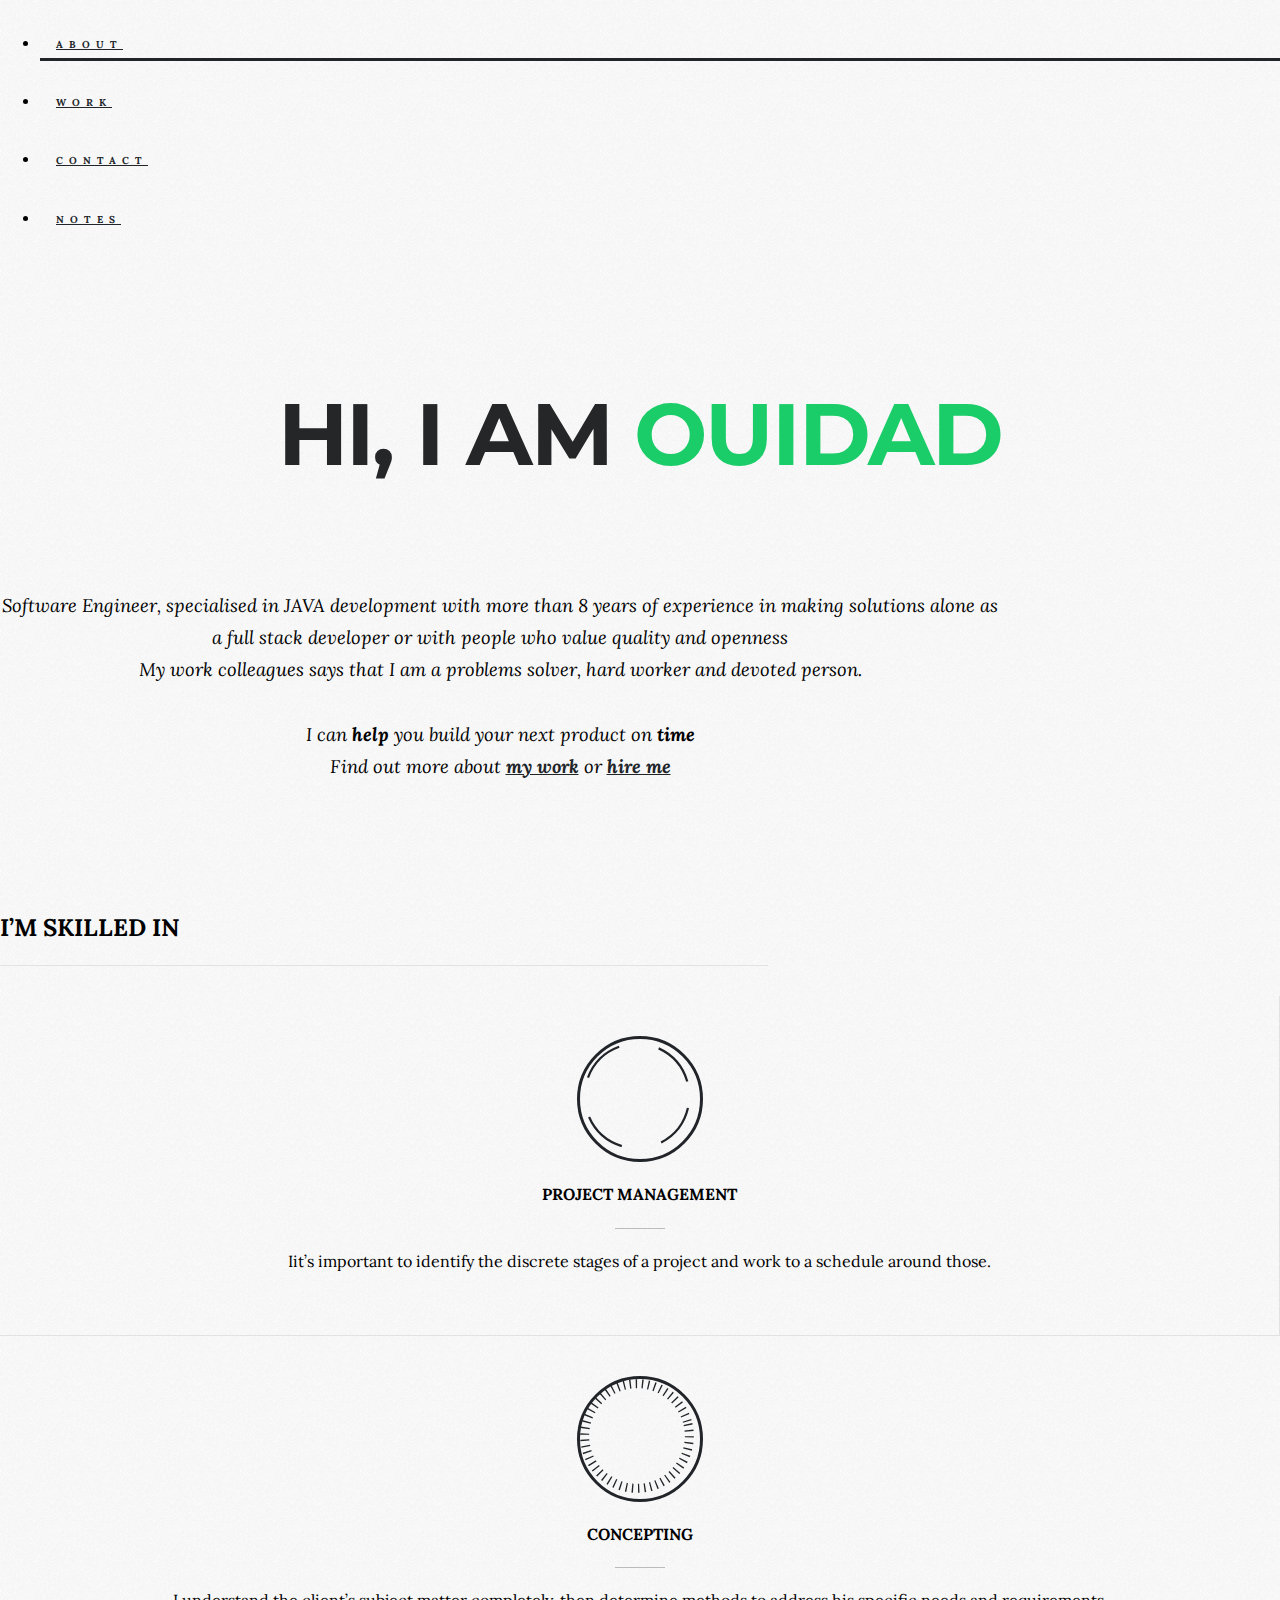
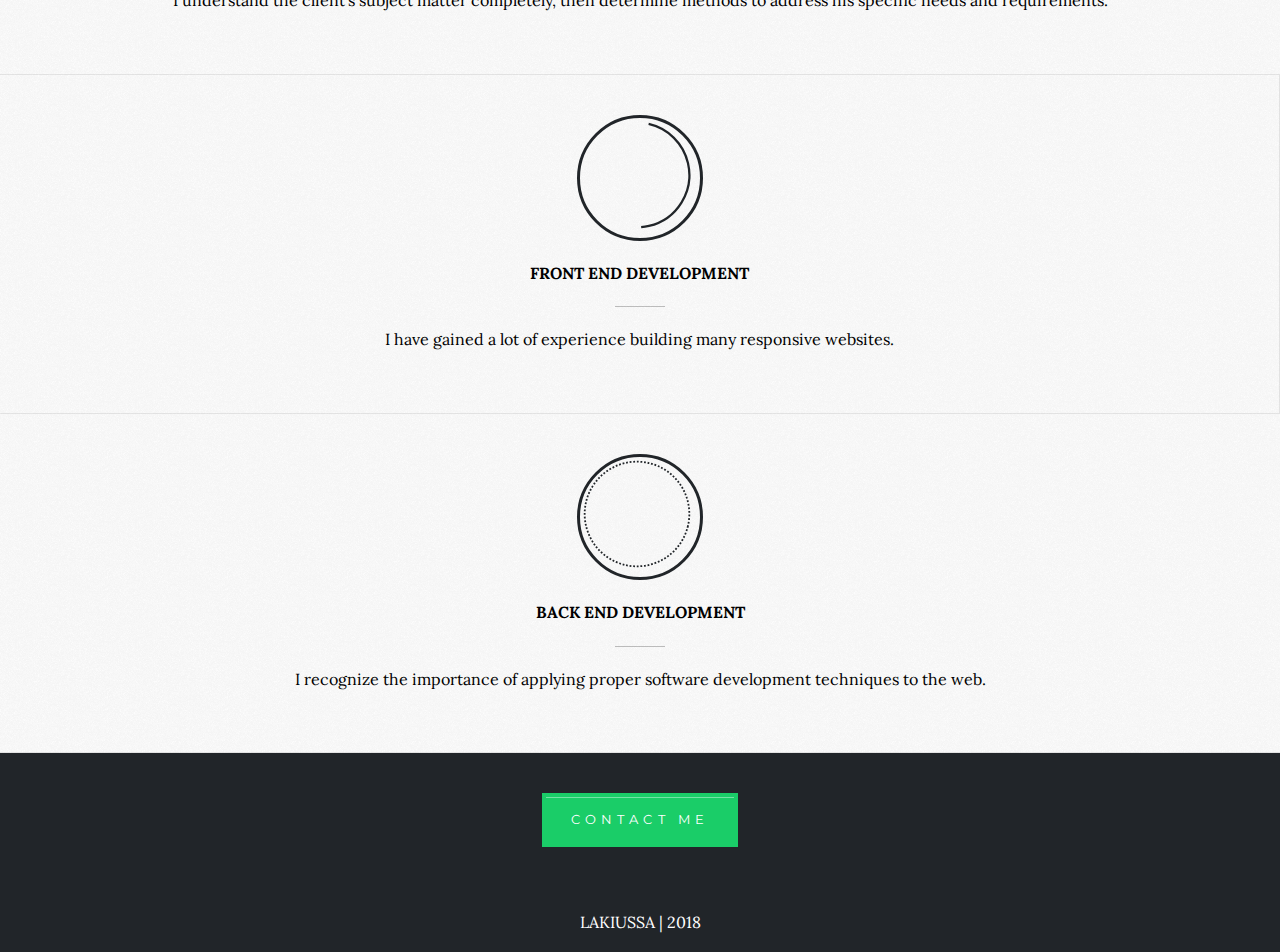
==== commit 47c0eff5: "index page update" ====
--- a/index.html
+++ b/index.html
@@ -62,11 +62,14 @@
 
                         <div class="row justify-content-center " style=" flex-grow: 1;">
                             <p class="desc">
-                               Software developer, technology lover.
-                                Fueled by a passion for building amazing and unique web experiences with people
-                                who value quality, time, integrity, and openness.
-                               <br/> I can <strong> help </strong> you build your next product on
-                                <strong>time</strong>, with no pain
+                               Software Engineer, specialised in JAVA development with more than 8 years of experience in making solutions alone as a full stack developer or with people who value quality and openness
+
+                               <br/> My work colleagues says that I am a problems solver, hard worker and devoted person.
+                                <br/>
+                                <br/> I can <strong> help </strong> you build your next product on
+                                <strong>time</strong><br/>
+                                Find out more about <strong>
+                                <a class="nohref" href="work.html">my work</a>  </strong>  <a> or<strong> <a class="nohref" href="contact.html"> hire me </a></strong>
 
 
                             </p>
@@ -198,4 +201,4 @@
 </div></div>
 </main>
 </body>
-</html>+</html>
--- a/Assets/css/styles.css
+++ b/Assets/css/styles.css
@@ -717,4 +717,9 @@
     font-weight: 500;
     line-height: 24px;
     line-height: 2.4rem;
-}+}
+
+.nohref{
+    color:  rgb(33, 37, 41);  ;
+;
+}
